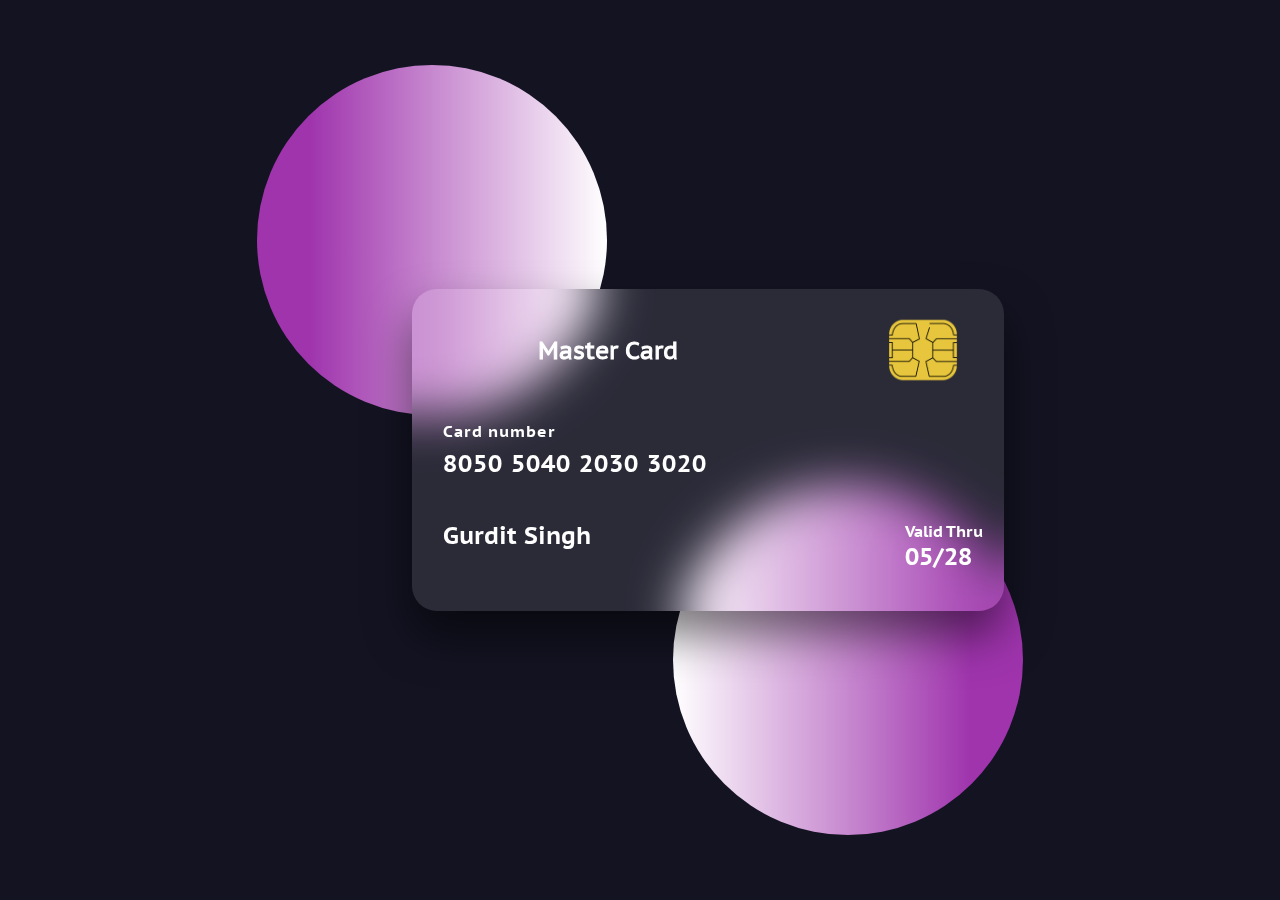
==== Codinglab-projects/Flipping card UI design -1/index.html @ 61bf8d76 "Final version of Flipping Card" ====
<!DOCTYPE html>
<html lang="en">
<head>
    <meta charset="UTF-8"/>
    <meta name="=viewport" content="width:device-width, initial-scale=1.0"/>
    <link rel="stylesheet" href="https://cdnjs.cloudflare.com/ajax/libs/font-awesome/6.5.1/css/all.min.css"/>
    <link rel="stylesheet" href="style.css"/>
    <title>Flipping Card UI Design</title>
</head>
<body>
    <div class="workarea">
        <div class="content">
        <div class="circle1"></div>
        <div class="circle2"></div>
        <div class="card">
            <div class="logo-chip">
                <div class="logo-text"></div>
                <span>Master Card</span>            
                <div class="chip"></div>
            </div>
            <div class="card-number">
                <h4>Card number</h4>
                <h2>8050 5040 2030 3020</h2>
            </div>
            <div class="name-expiry">
                <div><h2>Gurdit Singh</h2></div>
                <div class="expiry">
                    <h4>Valid Thru</h4>
                <h2>05/28</h2>
                </div>
            </div>
        </div>
        <!--<div class="card-back-face">
            <h6>For Customer Service Call +977 4343 3433 or email at mastercard@gmail.com</h6>
        </div>-->  
    </div>
</div>
</body>
</html>
---- Codinglab-projects/Flipping card UI design -1/style.css ----
@import url('https://fonts.googleapis.com/css2?family=PT+Sans+Caption&display=swap');
body {
    padding: 0;
    margin: 0;
    background-color:#131322;
    font-family: 'PT Sans Caption', sans-serif;
}
.workarea {
    height:100vh;
    width:100vw;
}
.workarea  {
    display: flex;
    justify-content: center;
    align-items: center;
}
.content {
    height:100%;
    width:70%;
    /*border:2px solid white;
    align-items: flex-start;*/
    display: flex;
    position:relative;
}
.circle1 {
    height:350px;
    width:350px;
    background-color: #9F34AD;
    border-radius: 50%;
    align-self: flex-start;
    margin-top: 65px;
    margin-left:65px;
    z-index: 1;
    background-image: linear-gradient(to right, #9F34AD 15%, white);
}

.circle2 {
    height: 350px;
    width:350px;
    background-color: #9F34AD;
    border-radius: 50%;
    align-self:flex-end;
    margin-left:auto;
    margin-right: 65px;
    margin-bottom: 65px;
    z-index: 1;
    background-image: linear-gradient(to left, #9F34AD 15%, white);
}
.card {
    height:300px;
    width: 570px;
    z-index: 5;
    align-self: center;
    position: fixed;
    margin-left: 220px;
    border-radius: 25px;
    padding:11px;
    background-color: rgba(255, 255,255, 0.1);
    box-shadow: 0 25px 45px rgba(0, 0, 0, 0.5);
    transition: transform 1s ease 0.5s;
    backface-visibility: hidden;
    backdrop-filter: blur(25px);
}
.card:hover {
    transform: rotateY(180deg);
}
 /*.card-back-face {
    height:300px;
    width: 570px;
    z-index: 4;
    align-self: flex-end;
    position: absolute;
    margin-left: 220px;
    border-radius: 25px;
    padding:11px;
    background-color: rgba(255, 255,255, 0.1);
    box-shadow: 0 25px 45px rgba(0, 0, 0, 0.5);
    transition: transform 1s ease 0.5s;
    backdrop-filter: blur(25px);
}*/
.logo-chip {
    height:100px;
    width:100%;
    /*border:2px solid red;*/
    display: flex;
    flex-direction: row;
    justify-content: space-between;
    align-items:center;
}
.logo-text {
    height: 65px;
    width:100px;
    background-image: url(https://logosmarcas.net/wp-content/uploads/2020/09/Mastercard-Logo.png);
    background-size: contain;
    background-repeat: no-repeat;
    margin-left: 5px;
    margin-top: 20px;
}
.chip {
    height: 70px;
    width: 125px;
    background-image: url(chip.png);
    background-size: contain;
    background-repeat: no-repeat;
    margin-right: -20px;
    }

.logo-chip span {font-size:x-large;
    color:white;
    text-wrap: nowrap;
    margin-right: 200px;
    -webkit-text-stroke: 1px rgb(255,255,255);
}
.card-number {
    font-family: 'PT Sans Caption', sans-serif;
    height:100px;
    width:100%;
    /*border:2px solid red;*/
    display: flex;
    flex-direction: column;
   justify-content:flex-start;
    align-items:flex-start;
    color:white;
    margin-left:20px;
    font-weight: 200;
    letter-spacing: 1px;
}
.card-number h2 {
    margin-top:-15px;
}
.name-expiry {
    height:100px;
    width:100%;
   /* border:2px solid white;*/
    color:white;
    font-weight: 200;
    margin-left:20px;
    display:flex;
    justify-content:space-between;
}
.name-expiry .expiry {
    margin-right: 30px;
}
.expiry h4 {
    margin-bottom: -20px;
}
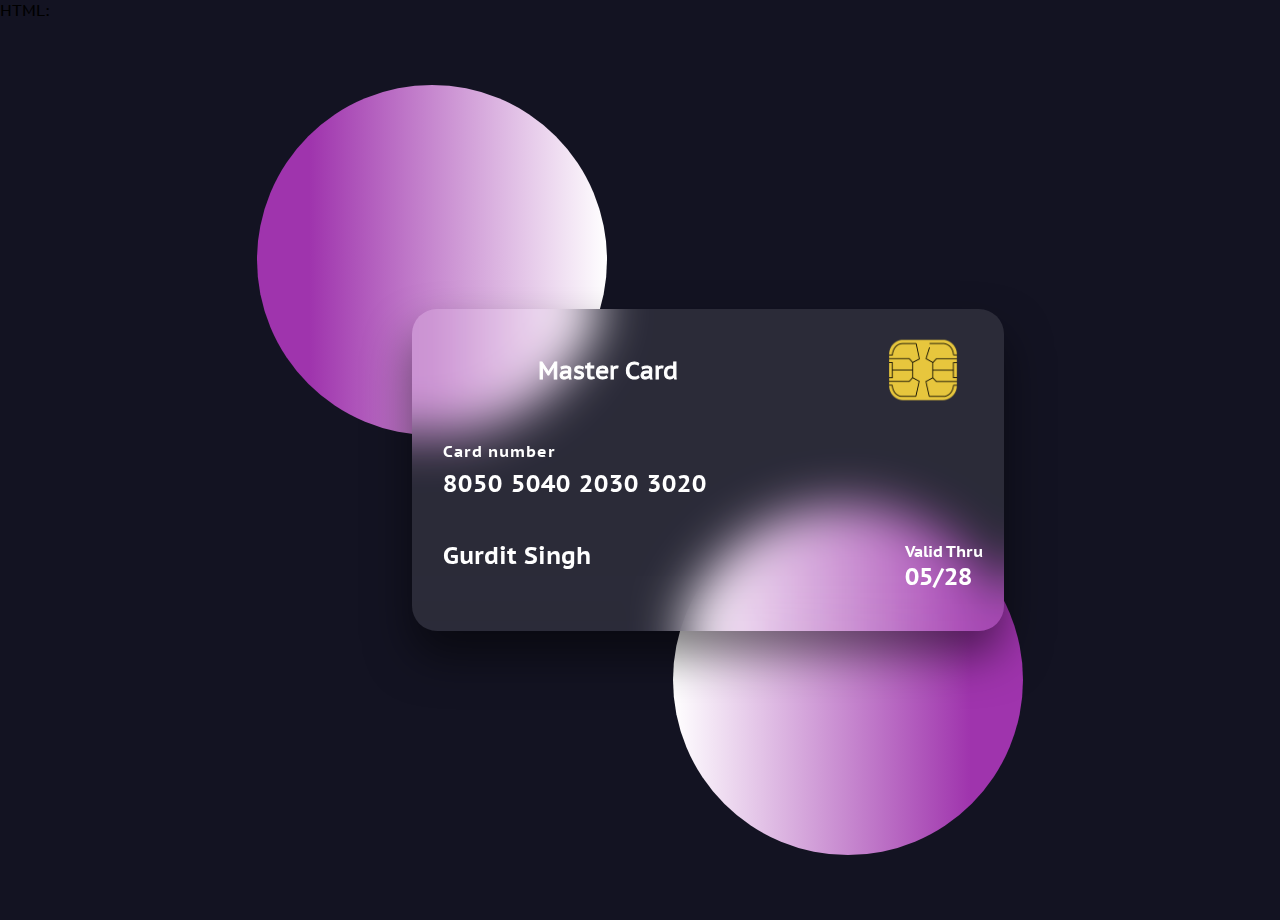
==== commit 5c773c8d: "Added a footer" ====
--- a/Codinglab-projects/Flipping card UI design -1/index.html
+++ b/Codinglab-projects/Flipping card UI design -1/index.html
@@ -1,4 +1,4 @@
-<!DOCTYPE html>
+HTML:<!DOCTYPE html>
 <html lang="en">
 <head>
     <meta charset="UTF-8"/>
@@ -36,4 +36,4 @@
     </div>
 </div>
 </body>
-</html>
+</html>